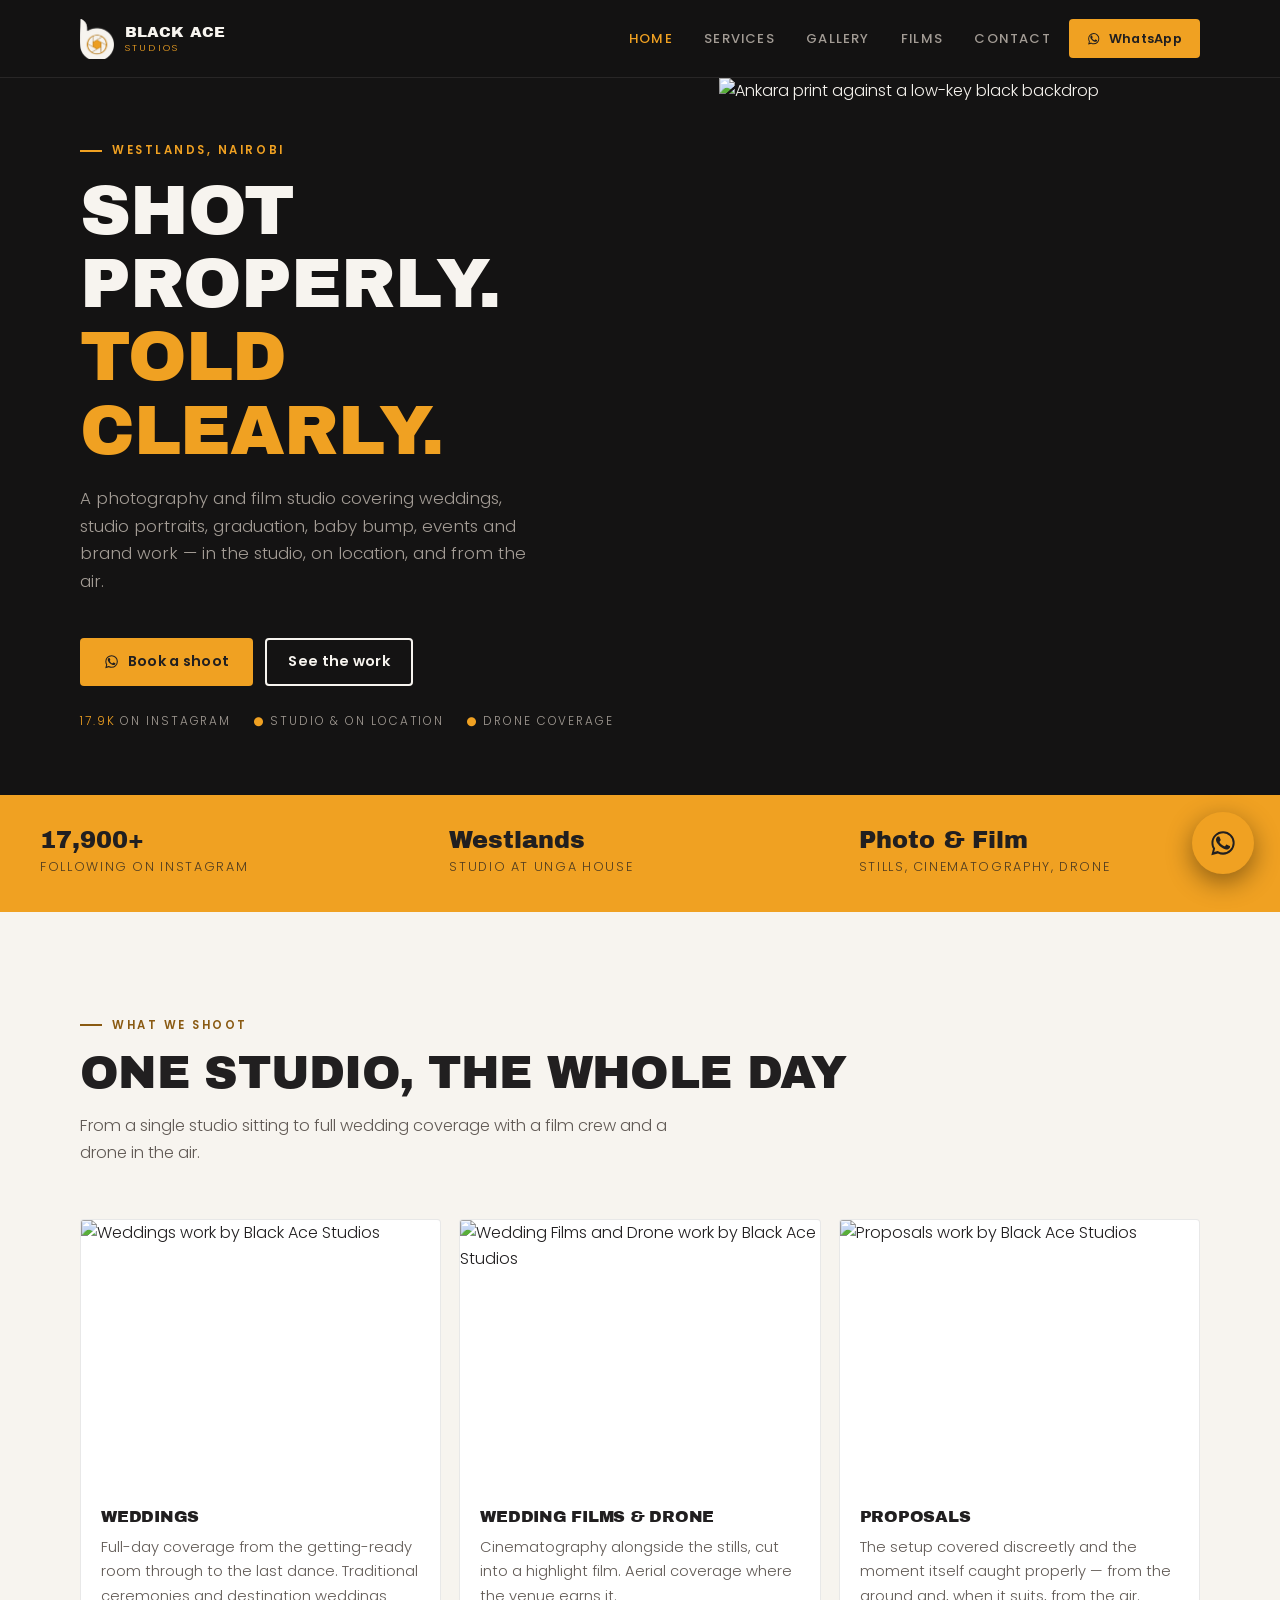
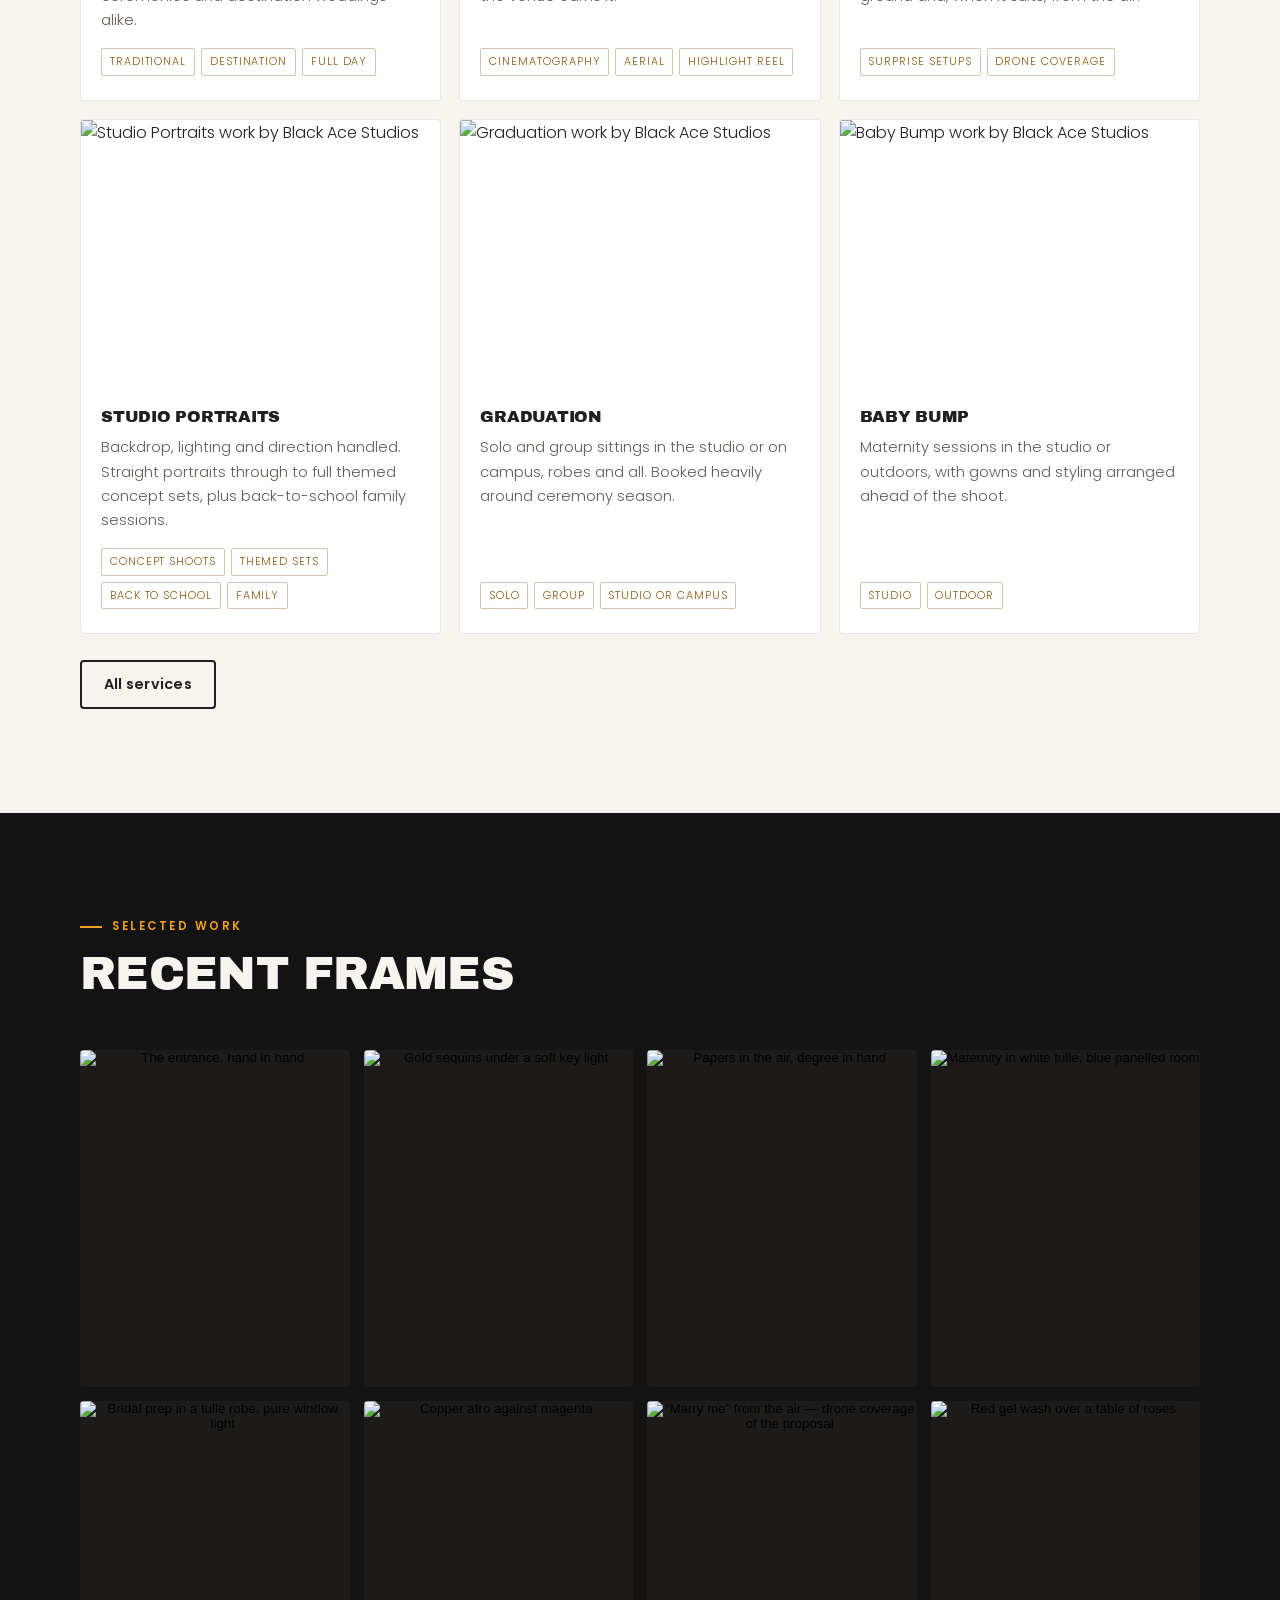
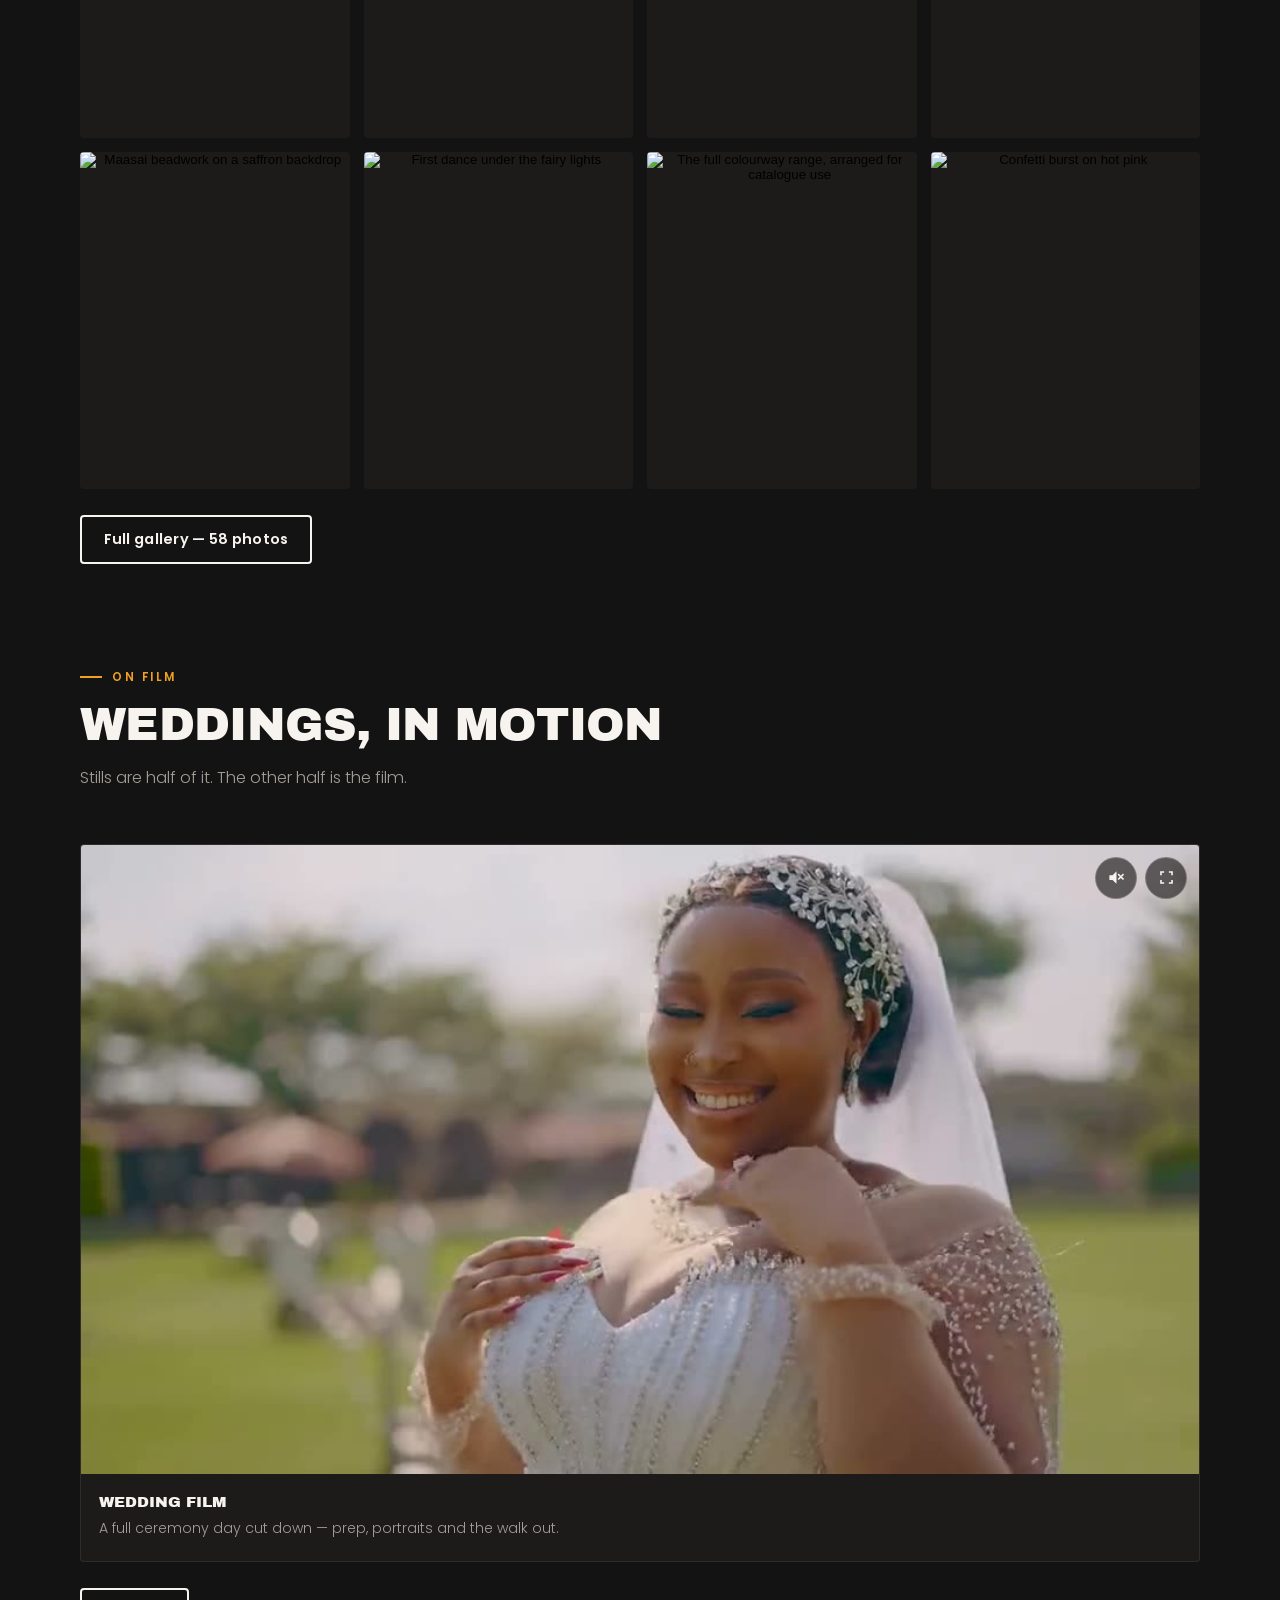
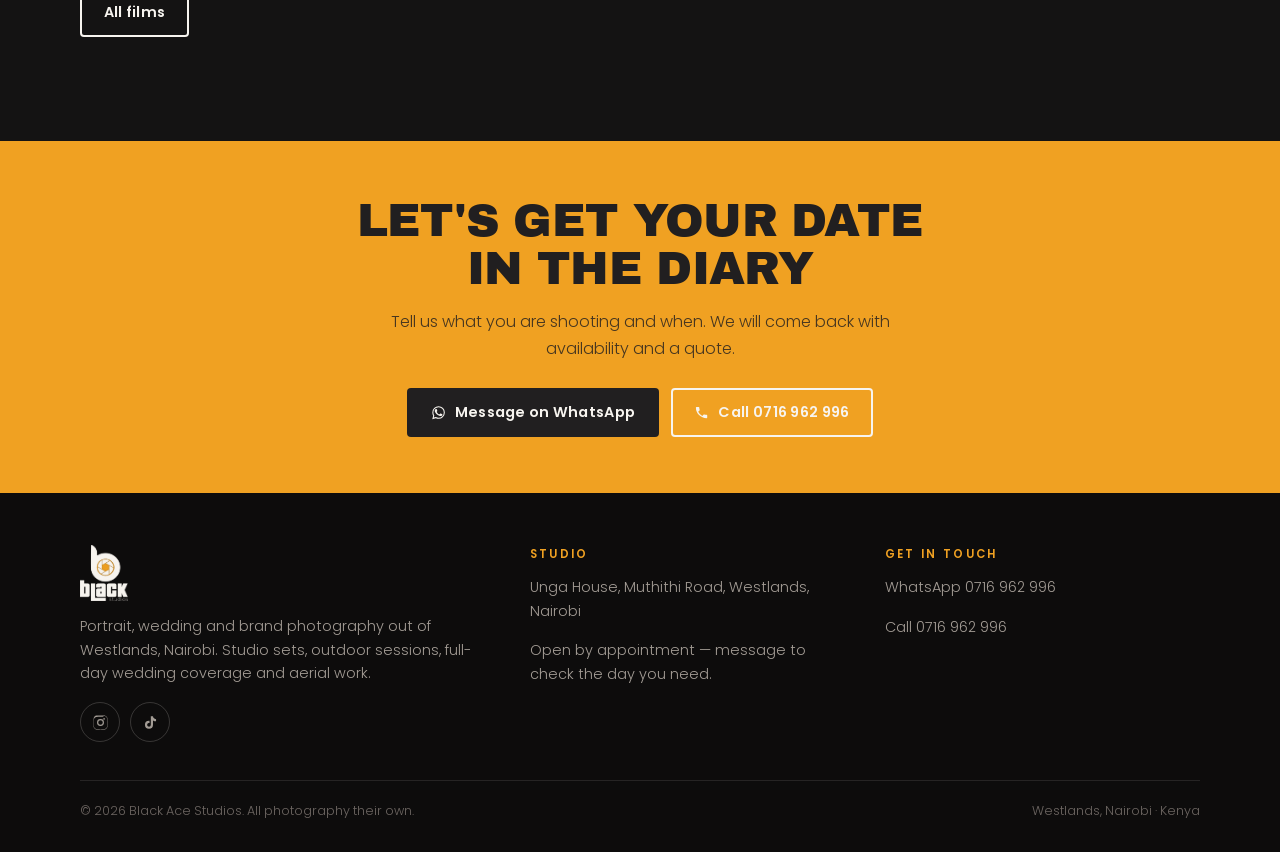
==== index.html @ 3f2c55ea "Site: pages, styles, brand assets Co-Authored-By: Claude Opus 5 <noreply@anthropic.com>" ====
<!DOCTYPE html>
<html lang="en">
<head>
<meta charset="utf-8">
<meta name="viewport" content="width=device-width, initial-scale=1">
<title>Black Ace Studios | Portrait, Wedding &amp; Brand Photography in Nairobi</title>
<meta name="description" content="Westlands photography and film studio shooting weddings, studio portraits, graduation, baby bump, events and brand work across Nairobi and beyond.">
<link rel="canonical" href="https://REPLACE-WITH-PAGES-URL/index.html">

<meta property="og:type" content="website">
<meta property="og:site_name" content="Black Ace Studios">
<meta property="og:title" content="Black Ace Studios | Portrait, Wedding &amp; Brand Photography in Nairobi">
<meta property="og:description" content="Westlands photography and film studio shooting weddings, studio portraits, graduation, baby bump, events and brand work across Nairobi and beyond.">
<meta property="og:url" content="https://REPLACE-WITH-PAGES-URL/index.html">
<meta property="og:image" content="https://REPLACE-WITH-PAGES-URL/og-image.jpg">
<meta property="og:image:width" content="1200">
<meta property="og:image:height" content="630">
<meta name="twitter:card" content="summary_large_image">
<meta name="twitter:title" content="Black Ace Studios | Portrait, Wedding &amp; Brand Photography in Nairobi">
<meta name="twitter:description" content="Westlands photography and film studio shooting weddings, studio portraits, graduation, baby bump, events and brand work across Nairobi and beyond.">
<meta name="twitter:image" content="https://REPLACE-WITH-PAGES-URL/og-image.jpg">
<meta name="theme-color" content="#141313">

<link rel="icon" href="favicon.ico" sizes="any">
<link rel="apple-touch-icon" href="apple-touch-icon.png">

<link rel="preconnect" href="https://fonts.googleapis.com">
<link rel="preconnect" href="https://fonts.gstatic.com" crossorigin>
<link href="https://fonts.googleapis.com/css2?family=Archivo+Black&family=Poppins:wght@300;400;500;600&display=swap" rel="stylesheet">
<link rel="stylesheet" href="styles.css">
</head>
<body>

<div id="splash" aria-hidden="true"><img src="images/mark-paper.png" alt=""></div>
<header class="hdr">
  <div class="wrap hdr__in">
    <a class="brand" href="index.html" aria-label="Black Ace Studios, home">
      <img src="images/mark-paper.png" alt="">
      <span class="brand__txt"><b>Black Ace</b><span>Studios</span></span>
    </a>
    <nav class="nav" aria-label="Main">
      <a href="index.html" aria-current="page">Home</a><a href="services.html">Services</a><a href="gallery.html">Gallery</a><a href="films.html">Films</a><a href="contact.html">Contact</a>
      <a class="btn btn--amber" href="https://wa.me/254716962996?text=Hi%20Black%20Ace%20Studios%2C%20I%20saw%20your%20website%20and%20I%20would%20like%20to%20ask%20about%20a%20shoot." target="_blank" rel="noopener"><svg viewBox="0 0 24 24" aria-hidden="true"><path d="M17.47 14.38c-.3-.15-1.76-.87-2.03-.97-.27-.1-.47-.15-.67.15-.2.3-.77.96-.95 1.16-.17.2-.35.22-.65.08-.3-.15-1.26-.47-2.4-1.48-.89-.79-1.49-1.77-1.66-2.07-.17-.3-.02-.46.13-.61.13-.13.3-.35.45-.52.15-.17.2-.3.3-.5.1-.2.05-.37-.02-.52-.08-.15-.67-1.61-.92-2.21-.24-.58-.49-.5-.67-.51h-.57c-.2 0-.52.07-.79.37-.27.3-1.04 1.02-1.04 2.48s1.06 2.88 1.21 3.08c.15.2 2.1 3.2 5.08 4.49.71.3 1.26.49 1.69.63.71.22 1.36.19 1.87.12.57-.09 1.76-.72 2.01-1.41.25-.7.25-1.29.17-1.42-.07-.13-.27-.2-.57-.35zM12.04 2A9.95 9.95 0 0 0 2.1 11.95c0 1.76.46 3.48 1.34 4.99L2 22.5l5.7-1.49a9.9 9.9 0 0 0 4.34 1h.01a9.95 9.95 0 0 0 9.94-9.95A9.95 9.95 0 0 0 12.04 2zm0 18.23h-.01a8.26 8.26 0 0 1-4.2-1.15l-.3-.18-3.12.82.83-3.04-.2-.31a8.24 8.24 0 0 1-1.26-4.42 8.27 8.27 0 0 1 14.11-5.85 8.2 8.2 0 0 1 2.43 5.86 8.27 8.27 0 0 1-8.28 8.27z"/></svg>WhatsApp</a>
    </nav>
    <button class="burger" aria-label="Menu" aria-expanded="false" aria-controls="mobnav">
      <span></span><span></span><span></span>
    </button>
  </div>
</header>
<nav id="mobnav" aria-label="Mobile">
  <a href="index.html" aria-current="page">Home</a><a href="services.html">Services</a><a href="gallery.html">Gallery</a><a href="films.html">Films</a><a href="contact.html">Contact</a>
  <a class="btn btn--amber" href="https://wa.me/254716962996?text=Hi%20Black%20Ace%20Studios%2C%20I%20saw%20your%20website%20and%20I%20would%20like%20to%20ask%20about%20a%20shoot." target="_blank" rel="noopener"><svg viewBox="0 0 24 24" aria-hidden="true"><path d="M17.47 14.38c-.3-.15-1.76-.87-2.03-.97-.27-.1-.47-.15-.67.15-.2.3-.77.96-.95 1.16-.17.2-.35.22-.65.08-.3-.15-1.26-.47-2.4-1.48-.89-.79-1.49-1.77-1.66-2.07-.17-.3-.02-.46.13-.61.13-.13.3-.35.45-.52.15-.17.2-.3.3-.5.1-.2.05-.37-.02-.52-.08-.15-.67-1.61-.92-2.21-.24-.58-.49-.5-.67-.51h-.57c-.2 0-.52.07-.79.37-.27.3-1.04 1.02-1.04 2.48s1.06 2.88 1.21 3.08c.15.2 2.1 3.2 5.08 4.49.71.3 1.26.49 1.69.63.71.22 1.36.19 1.87.12.57-.09 1.76-.72 2.01-1.41.25-.7.25-1.29.17-1.42-.07-.13-.27-.2-.57-.35zM12.04 2A9.95 9.95 0 0 0 2.1 11.95c0 1.76.46 3.48 1.34 4.99L2 22.5l5.7-1.49a9.9 9.9 0 0 0 4.34 1h.01a9.95 9.95 0 0 0 9.94-9.95A9.95 9.95 0 0 0 12.04 2zm0 18.23h-.01a8.26 8.26 0 0 1-4.2-1.15l-.3-.18-3.12.82.83-3.04-.2-.31a8.24 8.24 0 0 1-1.26-4.42 8.27 8.27 0 0 1 14.11-5.85 8.2 8.2 0 0 1 2.43 5.86 8.27 8.27 0 0 1-8.28 8.27z"/></svg>Message on WhatsApp</a>
  <a class="btn btn--ghost" href="tel:+254716962996"><svg viewBox="0 0 24 24" aria-hidden="true"><path d="M6.6 10.8a15.1 15.1 0 0 0 6.6 6.6l2.2-2.2c.3-.3.7-.4 1-.2 1.1.4 2.3.6 3.6.6.6 0 1 .4 1 1V20c0 .6-.4 1-1 1A17 17 0 0 1 3 4c0-.6.4-1 1-1h3.4c.6 0 1 .4 1 1 0 1.2.2 2.4.6 3.6.1.3 0 .7-.2 1l-2.2 2.2z"/></svg>Call 0716 962 996</a>
</nav>
<main>

<section class="hero">
    <div class="hero__grid">
      <div class="hero__body">
        <p class="eyebrow">Westlands, Nairobi</p>
        <h1>Shot properly.<span>Told clearly.</span></h1>
        <p class="hero__sub">A photography and film studio covering weddings, studio portraits, graduation, baby bump, events and brand work &mdash; in the studio, on location, and from the air.</p>
        <div class="btn-row">
          <a class="btn btn--amber" href="https://wa.me/254716962996?text=Hi%20Black%20Ace%20Studios%2C%20I%20saw%20your%20website%20and%20I%20would%20like%20to%20ask%20about%20a%20shoot." target="_blank" rel="noopener"><svg viewBox="0 0 24 24" aria-hidden="true"><path d="M17.47 14.38c-.3-.15-1.76-.87-2.03-.97-.27-.1-.47-.15-.67.15-.2.3-.77.96-.95 1.16-.17.2-.35.22-.65.08-.3-.15-1.26-.47-2.4-1.48-.89-.79-1.49-1.77-1.66-2.07-.17-.3-.02-.46.13-.61.13-.13.3-.35.45-.52.15-.17.2-.3.3-.5.1-.2.05-.37-.02-.52-.08-.15-.67-1.61-.92-2.21-.24-.58-.49-.5-.67-.51h-.57c-.2 0-.52.07-.79.37-.27.3-1.04 1.02-1.04 2.48s1.06 2.88 1.21 3.08c.15.2 2.1 3.2 5.08 4.49.71.3 1.26.49 1.69.63.71.22 1.36.19 1.87.12.57-.09 1.76-.72 2.01-1.41.25-.7.25-1.29.17-1.42-.07-.13-.27-.2-.57-.35zM12.04 2A9.95 9.95 0 0 0 2.1 11.95c0 1.76.46 3.48 1.34 4.99L2 22.5l5.7-1.49a9.9 9.9 0 0 0 4.34 1h.01a9.95 9.95 0 0 0 9.94-9.95A9.95 9.95 0 0 0 12.04 2zm0 18.23h-.01a8.26 8.26 0 0 1-4.2-1.15l-.3-.18-3.12.82.83-3.04-.2-.31a8.24 8.24 0 0 1-1.26-4.42 8.27 8.27 0 0 1 14.11-5.85 8.2 8.2 0 0 1 2.43 5.86 8.27 8.27 0 0 1-8.28 8.27z"/></svg>Book a shoot</a>
          <a class="btn btn--ghost" href="gallery.html">See the work</a>
        </div>
        <div class="hero__meta">
          <span><i>17.9K</i> on Instagram</span>
          <span><i>&#9679;</i> Studio &amp; on location</span>
          <span><i>&#9679;</i> Drone coverage</span>
        </div>
      </div>
      <div class="hero__img">
        <img src="images/portrait-ankara-lowkey.jpg" alt="Ankara print against a low-key black backdrop" width="1281" height="1600" fetchpriority="high">
      </div>
    </div>
</section>

<section class="strip">
  <div class="wrap strip__in">
    <div><b>17,900+</b><span>Following on Instagram</span></div>
    <div><b>Westlands</b><span>Studio at Unga House</span></div>
    <div><b>Photo &amp; Film</b><span>Stills, cinematography, drone</span></div>
  </div>
</section>

<section class="section section--paper">
  <div class="wrap">
    <div class="section-head rv">
      <p class="eyebrow">What we shoot</p>
      <h2>One studio, the whole day</h2>
      <p class="lede" style="margin-top:16px">From a single studio sitting to full wedding coverage with a film crew and a drone in the air.</p>
    </div>
    <div class="grid--svc">
      <article class="svc rv">
  <img src="images/thumbs/wedding-aisle-entrance.jpg" alt="Weddings work by Black Ace Studios" loading="lazy" width="640" height="480">
  <div class="svc__b">
    <h3>Weddings</h3>
    <p>Full-day coverage from the getting-ready room through to the last dance. Traditional ceremonies and destination weddings alike.</p>
    <ul class="svc__tags"><li>Traditional</li><li>Destination</li><li>Full day</li></ul>
  </div>
</article><article class="svc rv">
  <img src="images/thumbs/wedding-first-dance.jpg" alt="Wedding Films and Drone work by Black Ace Studios" loading="lazy" width="640" height="480">
  <div class="svc__b">
    <h3>Wedding Films &amp; Drone</h3>
    <p>Cinematography alongside the stills, cut into a highlight film. Aerial coverage where the venue earns it.</p>
    <ul class="svc__tags"><li>Cinematography</li><li>Aerial</li><li>Highlight reel</li></ul>
  </div>
</article><article class="svc rv">
  <img src="images/thumbs/proposal-drone-marry-me.jpg" alt="Proposals work by Black Ace Studios" loading="lazy" width="640" height="480">
  <div class="svc__b">
    <h3>Proposals</h3>
    <p>The setup covered discreetly and the moment itself caught properly &mdash; from the ground and, when it suits, from the air.</p>
    <ul class="svc__tags"><li>Surprise setups</li><li>Drone coverage</li></ul>
  </div>
</article><article class="svc rv">
  <img src="images/thumbs/portrait-gold-sequin.jpg" alt="Studio Portraits work by Black Ace Studios" loading="lazy" width="640" height="480">
  <div class="svc__b">
    <h3>Studio Portraits</h3>
    <p>Backdrop, lighting and direction handled. Straight portraits through to full themed concept sets, plus back-to-school family sessions.</p>
    <ul class="svc__tags"><li>Concept shoots</li><li>Themed sets</li><li>Back to school</li><li>Family</li></ul>
  </div>
</article><article class="svc rv">
  <img src="images/thumbs/grad-papers-flying.jpg" alt="Graduation work by Black Ace Studios" loading="lazy" width="640" height="480">
  <div class="svc__b">
    <h3>Graduation</h3>
    <p>Solo and group sittings in the studio or on campus, robes and all. Booked heavily around ceremony season.</p>
    <ul class="svc__tags"><li>Solo</li><li>Group</li><li>Studio or campus</li></ul>
  </div>
</article><article class="svc rv">
  <img src="images/thumbs/maternity-tulle-interior.jpg" alt="Baby Bump work by Black Ace Studios" loading="lazy" width="640" height="480">
  <div class="svc__b">
    <h3>Baby Bump</h3>
    <p>Maternity sessions in the studio or outdoors, with gowns and styling arranged ahead of the shoot.</p>
    <ul class="svc__tags"><li>Studio</li><li>Outdoor</li></ul>
  </div>
</article>
    </div>
    <div class="btn-row rv"><a class="btn btn--ghost" href="services.html">All services</a></div>
  </div>
</section>

<section class="section">
  <div class="wrap">
    <div class="section-head rv">
      <p class="eyebrow">Selected work</p>
      <h2>Recent frames</h2>
    </div>
    <div class="gal rv">
      <button class="shot" data-full="images/wedding-aisle-entrance.jpg" data-caption="The entrance, hand in hand" data-group="Weddings" data-alt="The entrance, hand in hand"><img src="images/thumbs/wedding-aisle-entrance.jpg" alt="The entrance, hand in hand" loading="lazy" width="640" height="800"></button><button class="shot" data-full="images/portrait-gold-sequin.jpg" data-caption="Gold sequins under a soft key light" data-group="Portraits" data-alt="Gold sequins under a soft key light"><img src="images/thumbs/portrait-gold-sequin.jpg" alt="Gold sequins under a soft key light" loading="lazy" width="640" height="800"></button><button class="shot" data-full="images/grad-papers-flying.jpg" data-caption="Papers in the air, degree in hand" data-group="Graduation" data-alt="Papers in the air, degree in hand"><img src="images/thumbs/grad-papers-flying.jpg" alt="Papers in the air, degree in hand" loading="lazy" width="640" height="800"></button><button class="shot" data-full="images/maternity-tulle-interior.jpg" data-caption="Maternity in white tulle, blue panelled room" data-group="Baby Bump" data-alt="Maternity in white tulle, blue panelled room"><img src="images/thumbs/maternity-tulle-interior.jpg" alt="Maternity in white tulle, blue panelled room" loading="lazy" width="640" height="800"></button><button class="shot" data-full="images/wedding-bride-tulle-robe.jpg" data-caption="Bridal prep in a tulle robe, pure window light" data-group="Weddings" data-alt="Bridal prep in a tulle robe, pure window light"><img src="images/thumbs/wedding-bride-tulle-robe.jpg" alt="Bridal prep in a tulle robe, pure window light" loading="lazy" width="640" height="800"></button><button class="shot" data-full="images/beauty-copper-afro.jpg" data-caption="Copper afro against magenta" data-group="Beauty" data-alt="Copper afro against magenta"><img src="images/thumbs/beauty-copper-afro.jpg" alt="Copper afro against magenta" loading="lazy" width="640" height="800"></button><button class="shot" data-full="images/proposal-drone-marry-me.jpg" data-caption="“Marry me” from the air — drone coverage of the proposal" data-group="Couples & Proposals" data-alt="“Marry me” from the air — drone coverage of the proposal"><img src="images/thumbs/proposal-drone-marry-me.jpg" alt="“Marry me” from the air — drone coverage of the proposal" loading="lazy" width="640" height="800"></button><button class="shot" data-full="images/fashion-red-gel-roses.jpg" data-caption="Red gel wash over a table of roses" data-group="Fashion & Editorial" data-alt="Red gel wash over a table of roses"><img src="images/thumbs/fashion-red-gel-roses.jpg" alt="Red gel wash over a table of roses" loading="lazy" width="640" height="800"></button><button class="shot" data-full="images/portrait-maasai-beadwork.jpg" data-caption="Maasai beadwork on a saffron backdrop" data-group="Portraits" data-alt="Maasai beadwork on a saffron backdrop"><img src="images/thumbs/portrait-maasai-beadwork.jpg" alt="Maasai beadwork on a saffron backdrop" loading="lazy" width="640" height="800"></button><button class="shot" data-full="images/wedding-first-dance.jpg" data-caption="First dance under the fairy lights" data-group="Weddings" data-alt="First dance under the fairy lights"><img src="images/thumbs/wedding-first-dance.jpg" alt="First dance under the fairy lights" loading="lazy" width="640" height="800"></button><button class="shot" data-full="images/product-wallets-range.jpg" data-caption="The full colourway range, arranged for catalogue use" data-group="Product & Brand" data-alt="The full colourway range, arranged for catalogue use"><img src="images/thumbs/product-wallets-range.jpg" alt="The full colourway range, arranged for catalogue use" loading="lazy" width="640" height="800"></button><button class="shot" data-full="images/portrait-confetti-pink.jpg" data-caption="Confetti burst on hot pink" data-group="Portraits" data-alt="Confetti burst on hot pink"><img src="images/thumbs/portrait-confetti-pink.jpg" alt="Confetti burst on hot pink" loading="lazy" width="640" height="800"></button>
    </div>
    <div class="btn-row rv"><a class="btn btn--ghost" href="gallery.html">Full gallery &mdash; 58 photos</a></div>
  </div>
</section>

<section class="section" style="padding-top:0">
  <div class="wrap">
    <div class="section-head rv">
      <p class="eyebrow">On film</p>
      <h2>Weddings, in motion</h2>
      <p class="lede" style="margin-top:16px">Stills are half of it. The other half is the film.</p>
    </div>
    <div class="films">
      <figure class="film film--wide rv" style="margin:0">
        <video id="v-home" playsinline muted loop preload="none"
               poster="images/poster-wedding-film.jpg">
          <source src="videos/wedding-film.mp4" type="video/mp4">
        </video>
        <div class="film__ctl">
          <button class="vbtn vbtn--sound" data-for="v-home" aria-pressed="false" aria-label="Play this film with sound"></button>
          <button class="vbtn vbtn--full" data-for="v-home" aria-label="Open film full size"><svg viewBox="0 0 24 24" aria-hidden="true"><path d="M4 9V4h5v2H6v3H4zm11-5h5v5h-2V6h-3V4zM4 15h2v3h3v2H4v-5zm14 3v-3h2v5h-5v-2h3z"/></svg></button>
        </div>
        <figcaption class="film__cap">
          <b>Wedding film</b>
          <span>A full ceremony day cut down &mdash; prep, portraits and the walk out.</span>
        </figcaption>
      </figure>
    </div>
    <div class="btn-row rv"><a class="btn btn--ghost" href="films.html">All films</a></div>
  </div>
</section>
<section class="cta">
  <div class="wrap rv">
    <h2>Let's get your date in the diary</h2>
    <p>Tell us what you are shooting and when. We will come back with availability and a quote.</p>
    <div class="btn-row">
      <a class="btn btn--ink" href="https://wa.me/254716962996?text=Hi%20Black%20Ace%20Studios%2C%20I%20saw%20your%20website%20and%20I%20would%20like%20to%20ask%20about%20a%20shoot." target="_blank" rel="noopener"><svg viewBox="0 0 24 24" aria-hidden="true"><path d="M17.47 14.38c-.3-.15-1.76-.87-2.03-.97-.27-.1-.47-.15-.67.15-.2.3-.77.96-.95 1.16-.17.2-.35.22-.65.08-.3-.15-1.26-.47-2.4-1.48-.89-.79-1.49-1.77-1.66-2.07-.17-.3-.02-.46.13-.61.13-.13.3-.35.45-.52.15-.17.2-.3.3-.5.1-.2.05-.37-.02-.52-.08-.15-.67-1.61-.92-2.21-.24-.58-.49-.5-.67-.51h-.57c-.2 0-.52.07-.79.37-.27.3-1.04 1.02-1.04 2.48s1.06 2.88 1.21 3.08c.15.2 2.1 3.2 5.08 4.49.71.3 1.26.49 1.69.63.71.22 1.36.19 1.87.12.57-.09 1.76-.72 2.01-1.41.25-.7.25-1.29.17-1.42-.07-.13-.27-.2-.57-.35zM12.04 2A9.95 9.95 0 0 0 2.1 11.95c0 1.76.46 3.48 1.34 4.99L2 22.5l5.7-1.49a9.9 9.9 0 0 0 4.34 1h.01a9.95 9.95 0 0 0 9.94-9.95A9.95 9.95 0 0 0 12.04 2zm0 18.23h-.01a8.26 8.26 0 0 1-4.2-1.15l-.3-.18-3.12.82.83-3.04-.2-.31a8.24 8.24 0 0 1-1.26-4.42 8.27 8.27 0 0 1 14.11-5.85 8.2 8.2 0 0 1 2.43 5.86 8.27 8.27 0 0 1-8.28 8.27z"/></svg>Message on WhatsApp</a>
      <a class="btn btn--ghost" href="tel:+254716962996"><svg viewBox="0 0 24 24" aria-hidden="true"><path d="M6.6 10.8a15.1 15.1 0 0 0 6.6 6.6l2.2-2.2c.3-.3.7-.4 1-.2 1.1.4 2.3.6 3.6.6.6 0 1 .4 1 1V20c0 .6-.4 1-1 1A17 17 0 0 1 3 4c0-.6.4-1 1-1h3.4c.6 0 1 .4 1 1 0 1.2.2 2.4.6 3.6.1.3 0 .7-.2 1l-2.2 2.2z"/></svg>Call 0716 962 996</a>
    </div>
  </div>
</section>
<div id="lb" role="dialog" aria-modal="true" aria-label="Photo viewer">
  <span id="lbCount"></span>
  <button class="lb__btn" id="lbClose" aria-label="Close viewer">&times;</button>
  <button class="lb__btn" id="lbPrev" aria-label="Previous photo">&#8249;</button>
  <button class="lb__btn" id="lbNext" aria-label="Next photo">&#8250;</button>
  <div class="lb__stage"><img src="" alt=""></div>
  <div class="lb__cap"></div>
</div>
<div id="fv" role="dialog" aria-modal="true" aria-label="Film player">
  <button class="lb__btn" id="fvClose" aria-label="Close film">&times;</button>
  <video playsinline controls></video>
</div>
</main>

<footer class="ftr">
  <div class="wrap">
    <div class="ftr__grid">
      <div>
        <img class="mk" src="images/logo-paper.png" alt="Black Ace Studios">
        <p>Portrait, wedding and brand photography out of Westlands, Nairobi. Studio sets, outdoor sessions, full-day wedding coverage and aerial work.</p>
        <div class="socials">
          <a href="https://www.instagram.com/__blackacestudios__/" target="_blank" rel="noopener" aria-label="Instagram"><svg viewBox="0 0 24 24" aria-hidden="true"><path d="M12 2.2c3.2 0 3.6 0 4.9.07 1.2.05 1.8.25 2.2.42.6.22 1 .48 1.4.9.4.4.7.8.9 1.4.2.4.4 1 .4 2.2.1 1.3.1 1.7.1 4.9s0 3.6-.1 4.9c0 1.2-.2 1.8-.4 2.2-.2.6-.5 1-.9 1.4-.4.4-.8.7-1.4.9-.4.2-1 .4-2.2.4-1.3.1-1.7.1-4.9.1s-3.6 0-4.9-.1c-1.2 0-1.8-.2-2.2-.4-.6-.2-1-.5-1.4-.9-.4-.4-.7-.8-.9-1.4-.2-.4-.4-1-.4-2.2C2.2 15.6 2.2 15.2 2.2 12s0-3.6.1-4.9c0-1.2.2-1.8.4-2.2.2-.6.5-1 .9-1.4.4-.4.8-.7 1.4-.9.4-.2 1-.4 2.2-.4C8.4 2.2 8.8 2.2 12 2.2zm0 1.8c-3.1 0-3.5 0-4.7.07-1.1.05-1.7.24-2.1.4-.5.2-.9.44-1.3.84-.4.4-.64.8-.84 1.3-.16.4-.35 1-.4 2.1C2.6 8.5 2.6 8.9 2.6 12s0 3.5.06 4.7c.05 1.1.24 1.7.4 2.1.2.5.44.9.84 1.3.4.4.8.64 1.3.84.4.16 1 .35 2.1.4 1.2.06 1.6.06 4.7.06s3.5 0 4.7-.06c1.1-.05 1.7-.24 2.1-.4.5-.2.9-.44 1.3-.84.4-.4.64-.8.84-1.3.16-.4.35-1 .4-2.1.06-1.2.06-1.6.06-4.7s0-3.5-.06-4.7c-.05-1.1-.24-1.7-.4-2.1-.2-.5-.44-.9-.84-1.3-.4-.4-.8-.64-1.3-.84-.4-.16-1-.35-2.1-.4C15.5 4 15.1 4 12 4zm0 3.1a4.9 4.9 0 1 1 0 9.8 4.9 4.9 0 0 1 0-9.8zm0 8.1a3.2 3.2 0 1 0 0-6.4 3.2 3.2 0 0 0 0 6.4zm6.2-8.3a1.15 1.15 0 1 1-2.3 0 1.15 1.15 0 0 1 2.3 0z"/></svg></a>
          <a href="https://www.tiktok.com/@_blackacestudios_" target="_blank" rel="noopener" aria-label="TikTok"><svg viewBox="0 0 24 24" aria-hidden="true"><path d="M16.6 5.82A4.28 4.28 0 0 1 15.54 3h-3.09v12.4a2.59 2.59 0 0 1-2.59 2.5 2.59 2.59 0 1 1 .77-5.06V9.68a5.68 5.68 0 0 0-.77-.05A5.68 5.68 0 1 0 15.54 15.3V9.01a7.35 7.35 0 0 0 4.3 1.38V7.3a4.28 4.28 0 0 1-3.24-1.48z"/></svg></a>
        </div>
      </div>
      <div>
        <h4>Studio</h4>
        <p>Unga House, Muthithi Road, Westlands, Nairobi</p>
        <!-- Hours were never confirmed by the owner and no Google listing exists to
             cross-check against, so we say "by appointment" rather than invent times. -->
        <p>Open by appointment &mdash; message to check the day you need.</p>
      </div>
      <div>
        <h4>Get in touch</h4>
        <p><a href="https://wa.me/254716962996?text=Hi%20Black%20Ace%20Studios%2C%20I%20saw%20your%20website%20and%20I%20would%20like%20to%20ask%20about%20a%20shoot." target="_blank" rel="noopener">WhatsApp 0716 962 996</a></p>
        <p><a href="tel:+254716962996">Call 0716 962 996</a></p>
      </div>
    </div>
    <div class="ftr__base">
      <span>&copy; <span id="yr">2026</span> Black Ace Studios. All photography their own.</span>
      <span>Westlands, Nairobi &middot; Kenya</span>
    </div>
  </div>
</footer>

<a class="wa-float" href="https://wa.me/254716962996?text=Hi%20Black%20Ace%20Studios%2C%20I%20saw%20your%20website%20and%20I%20would%20like%20to%20ask%20about%20a%20shoot." target="_blank" rel="noopener" aria-label="Message Black Ace Studios on WhatsApp"><svg viewBox="0 0 24 24" aria-hidden="true"><path d="M17.47 14.38c-.3-.15-1.76-.87-2.03-.97-.27-.1-.47-.15-.67.15-.2.3-.77.96-.95 1.16-.17.2-.35.22-.65.08-.3-.15-1.26-.47-2.4-1.48-.89-.79-1.49-1.77-1.66-2.07-.17-.3-.02-.46.13-.61.13-.13.3-.35.45-.52.15-.17.2-.3.3-.5.1-.2.05-.37-.02-.52-.08-.15-.67-1.61-.92-2.21-.24-.58-.49-.5-.67-.51h-.57c-.2 0-.52.07-.79.37-.27.3-1.04 1.02-1.04 2.48s1.06 2.88 1.21 3.08c.15.2 2.1 3.2 5.08 4.49.71.3 1.26.49 1.69.63.71.22 1.36.19 1.87.12.57-.09 1.76-.72 2.01-1.41.25-.7.25-1.29.17-1.42-.07-.13-.27-.2-.57-.35zM12.04 2A9.95 9.95 0 0 0 2.1 11.95c0 1.76.46 3.48 1.34 4.99L2 22.5l5.7-1.49a9.9 9.9 0 0 0 4.34 1h.01a9.95 9.95 0 0 0 9.94-9.95A9.95 9.95 0 0 0 12.04 2zm0 18.23h-.01a8.26 8.26 0 0 1-4.2-1.15l-.3-.18-3.12.82.83-3.04-.2-.31a8.24 8.24 0 0 1-1.26-4.42 8.27 8.27 0 0 1 14.11-5.85 8.2 8.2 0 0 1 2.43 5.86 8.27 8.27 0 0 1-8.28 8.27z"/></svg></a>

<script src="site.js"></script>
</body>
</html>
---- styles.css ----
/* ==========================================================================
   Black Ace Studios
   Palette pulled straight off the logo file at pixel level:
     amber  #F0A122  - the aperture blades
     ink    #211F20  - the droplet + "black" wordmark (a warm near-black, not #000)
                       deepened to #141313 for large fields so amber stays the
                       brightest thing on the page
     paper  #F7F4EF  - warm off-white, the honest counterpart to a warm ink
   ========================================================================== */

:root{
  --ink:#141313;
  --ink-2:#1D1B1A;
  --logo-ink:#211F20;
  --paper:#F7F4EF;
  --amber:#F0A122;
  --amber-deep:#8A5A12;      /* amber sits at ~2.1:1 on paper - too low for text, so text uses this */
  --on-dark:#F7F4EF;
  --muted-dark:#A39C95;
  --muted-light:#615A55;
  --maxw:1200px;
  --hdr:64px;
  --ease:cubic-bezier(.22,.61,.36,1);
  --radius:4px;
}
@media (min-width:900px){ :root{ --hdr:78px; } }

*,*::before,*::after{ box-sizing:border-box; }
html{ scroll-behavior:smooth; -webkit-text-size-adjust:100%; }
@media (prefers-reduced-motion:reduce){ html{ scroll-behavior:auto; } }

body{
  margin:0; background:var(--ink); color:var(--on-dark);
  font-family:'Poppins',system-ui,-apple-system,'Segoe UI',sans-serif;
  font-size:16px; line-height:1.65; font-weight:300;
  overflow-x:hidden;
}
/* height:auto matters: the width/height attributes on every <img> are applied as
   presentational hints, and without this they win over aspect-ratio and blow the
   boxes up to the intrinsic pixel height */
img,video{ max-width:100%; height:auto; display:block; }
a{ color:inherit; }

h1,h2,h3{
  font-family:'Archivo Black','Arial Black',system-ui,sans-serif;
  font-weight:400; line-height:1.04; letter-spacing:-.015em; margin:0;
  text-transform:uppercase;
}
h1{ font-size:clamp(2.1rem,8.5vw,4.4rem); }
h2{ font-size:clamp(1.6rem,5.4vw,2.9rem); }
h3{ font-size:clamp(1.05rem,3vw,1.3rem); }
p{ margin:0 0 1rem; }

.wrap{ width:100%; max-width:var(--maxw); margin-inline:auto; padding-inline:20px; }
@media (min-width:900px){ .wrap{ padding-inline:40px; } }

.section{ padding:64px 0; }
@media (min-width:900px){ .section{ padding:104px 0; } }
.section--paper{ background:var(--paper); color:var(--logo-ink); }
.section--paper .eyebrow{ color:var(--amber-deep); }
.section--paper .lede{ color:var(--muted-light); }

.eyebrow{
  font-family:'Poppins',sans-serif; font-size:.72rem; font-weight:600;
  letter-spacing:.22em; text-transform:uppercase; color:var(--amber);
  margin:0 0 14px; display:flex; align-items:center; gap:10px;
}
.eyebrow::before{ content:""; width:22px; height:2px; background:currentColor; flex:none; }
.lede{ color:var(--muted-dark); max-width:60ch; font-size:1.02rem; }
.section-head{ margin-bottom:36px; }
@media (min-width:900px){ .section-head{ margin-bottom:52px; } }
/* inner-page title block: stop it stacking its own bottom padding on top of
   the next section's top padding and leaving a dead band */
.pagehead{ padding-bottom:0; }
.pagehead .section-head{ margin-bottom:0; }
.pagehead + .section{ padding-top:34px; }
@media (min-width:900px){ .pagehead + .section{ padding-top:52px; } }

/* ---------- buttons: padding scales with the label, never cramped ---------- */
.btn{
  display:inline-flex; align-items:center; justify-content:center; gap:9px;
  font-family:'Poppins',sans-serif; font-size:.9rem; font-weight:600;
  letter-spacing:.02em; line-height:1.2; text-decoration:none;
  padding:.95em 1.5em; border-radius:var(--radius); border:2px solid transparent;
  cursor:pointer; white-space:nowrap;
  transition:background .25s var(--ease),color .25s var(--ease),
             border-color .25s var(--ease),transform .25s var(--ease);
}
.btn:hover{ transform:translateY(-2px); }
.btn:focus-visible{ outline:3px solid var(--amber); outline-offset:3px; }
.btn--amber{ background:var(--amber); color:var(--logo-ink); }
.btn--amber:hover{ background:#FFB43C; }
.btn--ghost{ border-color:currentColor; color:var(--on-dark); }
.btn--ghost:hover{ background:var(--on-dark); color:var(--ink); }
.section--paper .btn--ghost{ color:var(--logo-ink); }
.section--paper .btn--ghost:hover{ background:var(--logo-ink); color:var(--paper); }
.btn--ink{ background:var(--logo-ink); color:var(--paper); }
.btn--ink:hover{ background:#000; }
.btn svg{ width:1.05em; height:1.05em; flex:none; fill:currentColor; }
.btn-row{ display:flex; flex-wrap:wrap; gap:12px; margin-top:26px; }

/* ---------- splash ---------- */
#splash{
  position:fixed; inset:0; z-index:9999; background:var(--ink);
  display:grid; place-items:center;
  transition:opacity .55s var(--ease),visibility .55s var(--ease);
}
#splash.done{ opacity:0; visibility:hidden; }
#splash img{ width:104px; animation:apertureIn 1.05s var(--ease) both; }
@keyframes apertureIn{
  0%{ opacity:0; transform:scale(.72) rotate(-32deg); }
  100%{ opacity:1; transform:none; }
}
@media (prefers-reduced-motion:reduce){ #splash img{ animation:none; } }

/* ---------- header ---------- */
.hdr{
  position:fixed; top:0; left:0; right:0; z-index:900; height:var(--hdr);
  background:rgba(20,19,19,.96);   /* deliberately no backdrop-filter: breaks fixed nav panels in Chromium */
  border-bottom:1px solid rgba(247,244,239,.09);
  transition:transform .35s var(--ease);
}
.hdr.hide{ transform:translateY(-100%); }
.hdr__in{ height:100%; display:flex; align-items:center; justify-content:space-between; gap:16px; }
.brand{ display:flex; align-items:center; gap:11px; text-decoration:none; flex:none; }
.brand img{ height:34px; width:auto; }
@media (min-width:900px){ .brand img{ height:40px; } }
.brand__txt{ display:flex; flex-direction:column; line-height:1; }
.brand__txt b{
  font-family:'Archivo Black',sans-serif; font-weight:400; font-size:.94rem;
  letter-spacing:.01em; text-transform:uppercase; color:var(--paper);
}
.brand__txt span{
  font-size:.58rem; letter-spacing:.24em; text-transform:uppercase;
  color:var(--amber); margin-top:3px;
}

.nav{ display:none; }
@media (min-width:900px){
  .nav{ display:flex; align-items:center; gap:4px; }
  /* :not(.btn) so these link styles never bleed into the WhatsApp button */
  .nav a:not(.btn){
    text-decoration:none; font-size:.82rem; font-weight:500; letter-spacing:.09em;
    text-transform:uppercase; color:var(--muted-dark);
    padding:.7em 1.05em; border-radius:var(--radius); white-space:nowrap;
    transition:color .22s var(--ease),background .22s var(--ease);
  }
  .nav a:not(.btn):hover{ color:var(--paper); background:rgba(247,244,239,.07); }
  .nav a:not(.btn)[aria-current="page"]{ color:var(--amber); }
  .hdr .btn{ font-size:.8rem; padding:.75em 1.25em; }
}
.burger{
  display:inline-flex; flex-direction:column; justify-content:center; gap:5px;
  width:44px; height:44px; padding:0 10px; background:none; border:0; cursor:pointer;
}
.burger span{ height:2px; background:var(--paper); border-radius:2px; transition:transform .3s var(--ease),opacity .2s; }
.burger[aria-expanded="true"] span:nth-child(1){ transform:translateY(7px) rotate(45deg); }
.burger[aria-expanded="true"] span:nth-child(2){ opacity:0; }
.burger[aria-expanded="true"] span:nth-child(3){ transform:translateY(-7px) rotate(-45deg); }
@media (min-width:900px){ .burger{ display:none; } }

#mobnav{
  position:fixed; inset:var(--hdr) 0 0; z-index:880; background:var(--ink);
  display:flex; flex-direction:column; padding:24px 20px 40px; gap:2px;
  transform:translateX(100%); transition:transform .38s var(--ease); overflow-y:auto;
}
#mobnav.open{ transform:none; }
/* :not(.btn) so the panel's big link styling never lands on the CTA buttons */
#mobnav a:not(.btn){
  text-decoration:none; font-family:'Archivo Black',sans-serif; font-size:1.5rem;
  text-transform:uppercase; color:var(--paper); padding:14px 4px;
  border-bottom:1px solid rgba(247,244,239,.09);
}
#mobnav a:not(.btn)[aria-current="page"]{ color:var(--amber); }
#mobnav .btn{ margin-top:14px; width:100%; }
#mobnav .btn:first-of-type{ margin-top:26px; }
@media (min-width:900px){ #mobnav{ display:none; } }

main{ padding-top:var(--hdr); }

/* ---------- hero ---------- */
.hero{ background:var(--ink); }
.hero__img{ position:relative; overflow:hidden; }
.hero__img img{
  width:100%; aspect-ratio:4/5; object-fit:cover; object-position:50% 18%;
  animation:heroWipe 1.25s var(--ease) .15s both;
}
@keyframes heroWipe{
  from{ clip-path:inset(0 0 100% 0); transform:scale(1.06); }
  to{ clip-path:inset(0 0 0 0); transform:none; }
}
/* mobile: photograph first - it is a photography studio, lead with the picture */
.hero__grid{ display:grid; grid-template-columns:1fr; }
.hero__img{ order:1; }
.hero__body{ order:2; padding:34px 20px 56px; }
.hero h1 span{ color:var(--amber); display:block; }
.hero__sub{ color:var(--muted-dark); font-size:1.05rem; max-width:46ch; margin-top:18px; }
.hero__meta{
  display:flex; flex-wrap:wrap; gap:8px 22px; margin-top:26px;
  font-size:.74rem; letter-spacing:.16em; text-transform:uppercase; color:var(--muted-dark);
}
.hero__meta i{ font-style:normal; color:var(--amber); }
@media (min-width:900px){
  /* text left, photo bleeding off the right edge; text still lines up with the site grid */
  .hero__grid{ grid-template-columns:1fr .78fr; align-items:stretch; }
  .hero__body{
    order:1; display:flex; flex-direction:column; justify-content:center;
    padding:clamp(40px,7vh,90px) 60px clamp(40px,7vh,90px)
            max(40px, calc((100vw - var(--maxw)) / 2 + 40px));
  }
  .hero__img{ order:2; height:100%; }
  .hero__img img{ aspect-ratio:auto; height:100%; min-height:580px; object-position:50% 22%; }
}
.hero__body>*{ animation:riseIn .8s var(--ease) both; }
.hero__body>*:nth-child(1){ animation-delay:.30s; }
.hero__body>*:nth-child(2){ animation-delay:.40s; }
.hero__body>*:nth-child(3){ animation-delay:.50s; }
.hero__body>*:nth-child(4){ animation-delay:.60s; }
.hero__body>*:nth-child(5){ animation-delay:.70s; }
@keyframes riseIn{ from{ opacity:0; transform:translateY(22px); } to{ opacity:1; transform:none; } }
@media (prefers-reduced-motion:reduce){ .hero__img img,.hero__body>*{ animation:none; } }

/* ---------- trust strip ---------- */
.strip{ background:var(--amber); color:var(--logo-ink); }
.strip__in{ display:grid; gap:20px; padding:32px 0; }
@media (min-width:760px){ .strip__in{ grid-template-columns:repeat(3,1fr); gap:28px; } }
.strip b{ font-family:'Archivo Black',sans-serif; font-weight:400; font-size:1.5rem; display:block; line-height:1.1; }
.strip span{ font-size:.79rem; letter-spacing:.13em; text-transform:uppercase; opacity:.78; }

/* ---------- service cards ---------- */
.grid--svc{ display:grid; grid-template-columns:1fr; gap:18px; }
@media (min-width:640px){ .grid--svc{ grid-template-columns:repeat(2,1fr); } }
@media (min-width:1000px){ .grid--svc{ grid-template-columns:repeat(3,1fr); } }

.svc{
  background:var(--ink-2); border:1px solid rgba(247,244,239,.08);
  border-radius:var(--radius); overflow:hidden; display:flex; flex-direction:column;
  transition:border-color .3s var(--ease),transform .3s var(--ease);
}
.section--paper .svc{ background:#fff; border-color:rgba(33,31,32,.1); }
.svc:hover{ border-color:var(--amber); transform:translateY(-4px); }
.svc img{ width:100%; aspect-ratio:4/3; object-fit:cover; }
.svc__b{ padding:20px 20px 24px; flex:1; display:flex; flex-direction:column; }
.svc__b p{ font-size:.92rem; color:var(--muted-dark); margin:9px 0 0; }
.section--paper .svc__b p{ color:var(--muted-light); }
.svc h3{ font-size:1.02rem; }
/* margin-top:auto keeps the tag row on the card's baseline whatever the copy length */
.svc__tags{
  list-style:none; margin:auto 0 0; padding:16px 0 0; display:flex; flex-wrap:wrap; gap:6px;
}
.svc__tags li{
  font-size:.68rem; letter-spacing:.09em; text-transform:uppercase;
  border:1px solid rgba(240,161,34,.42); color:var(--amber);
  padding:.35em .7em; border-radius:2px;
}
.section--paper .svc__tags li{ color:var(--amber-deep); border-color:rgba(138,90,18,.35); }

/* ---------- photo grid + lightbox ---------- */
.gal{ display:grid; grid-template-columns:repeat(2,1fr); gap:10px; }
@media (min-width:700px){ .gal{ grid-template-columns:repeat(3,1fr); gap:14px; } }
@media (min-width:1050px){ .gal{ grid-template-columns:repeat(4,1fr); } }
.shot{
  position:relative; padding:0; border:0; background:var(--ink-2); cursor:zoom-in;
  overflow:hidden; border-radius:var(--radius); display:block; width:100%;
}
.shot img{
  width:100%; aspect-ratio:4/5; object-fit:cover;
  transition:transform .6s var(--ease),filter .4s var(--ease);
}
.shot:hover img{ transform:scale(1.045); filter:brightness(1.06); }
.shot:focus-visible{ outline:3px solid var(--amber); outline-offset:3px; }
.shot::after{
  content:""; position:absolute; inset:0; pointer-events:none;
  background:linear-gradient(to top,rgba(20,19,19,.4),transparent 42%);
  opacity:0; transition:opacity .35s var(--ease);
}
.shot:hover::after{ opacity:1; }
.gal-group{ margin-bottom:52px; }
.gal-group:last-child{ margin-bottom:0; }
.gal-group h2{ font-size:clamp(1.2rem,3.6vw,1.7rem); margin-bottom:6px; }
.gal-group .count{
  font-size:.72rem; letter-spacing:.18em; text-transform:uppercase;
  color:var(--amber); margin-bottom:20px; display:block;
}

#lb{ position:fixed; inset:0; z-index:1000; background:rgba(10,9,9,.985); display:none; flex-direction:column; }
/* keep the floating WhatsApp button from ghosting through an open overlay */
#lb.open ~ .wa-float,
#fv.open ~ .wa-float{ display:none; }
#lb.open{ display:flex; }
#lb .lb__stage{ flex:1; display:grid; place-items:center; padding:58px 12px 8px; min-height:0; }
/* an explicit viewport-based cap: a % max-height against a flex-sized parent
   is not reliably definite, and the caption ends up under the photo */
#lb .lb__stage img{
  max-width:100%; max-height:calc(100vh - 190px); max-height:calc(100dvh - 190px);
  object-fit:contain; border-radius:var(--radius);
}
#lb .lb__cap{ padding:14px 20px 26px; text-align:center; font-size:.94rem; max-width:62ch; margin-inline:auto; }
#lb .lb__cap b{
  display:block; font-size:.7rem; letter-spacing:.2em; text-transform:uppercase;
  color:var(--amber); font-weight:600; margin-bottom:7px;
}
.lb__btn{
  position:absolute; background:rgba(247,244,239,.1); border:1px solid rgba(247,244,239,.22);
  color:var(--paper); width:46px; height:46px; border-radius:50%; cursor:pointer;
  display:grid; place-items:center; font-size:1.3rem; line-height:1; padding:0;
  transition:background .25s var(--ease),color .25s var(--ease),border-color .25s var(--ease);
}
.lb__btn:hover{ background:var(--amber); color:var(--logo-ink); border-color:var(--amber); }
.lb__btn:focus-visible{ outline:3px solid var(--amber); outline-offset:2px; }
#lbClose{ top:12px; right:12px; }
#lbPrev{ left:10px; top:50%; transform:translateY(-50%); }
#lbNext{ right:10px; top:50%; transform:translateY(-50%); }
@media (min-width:900px){ #lbPrev{ left:26px; } #lbNext{ right:26px; } }
#lbCount{ position:absolute; top:20px; left:0; right:0; text-align:center; font-size:.76rem; letter-spacing:.2em; color:var(--muted-dark); }

/* ---------- films ---------- */
.films{ display:grid; gap:22px; grid-template-columns:1fr; }
@media (min-width:800px){ .films{ grid-template-columns:repeat(2,1fr); } }
.film{
  position:relative; background:var(--ink-2); border-radius:var(--radius);
  overflow:hidden; border:1px solid rgba(247,244,239,.08);
}
/* the landscape film keeps its own shape - full width, never squeezed into a portrait slot */
.film--wide{ grid-column:1 / -1; }
.film--wide video{ aspect-ratio:16/9; object-fit:cover; }
.film video{ width:100%; display:block; background:#000; cursor:zoom-in; }
.film__ctl{ position:absolute; top:12px; right:12px; display:flex; gap:8px; }
.vbtn{
  width:42px; height:42px; border-radius:50%; border:1px solid rgba(247,244,239,.25);
  background:rgba(20,19,19,.62); color:var(--paper); cursor:pointer;
  display:grid; place-items:center; padding:0;
  transition:background .25s var(--ease),color .25s var(--ease),border-color .25s var(--ease);
}
.vbtn:hover,.vbtn.on{ background:var(--amber); color:var(--logo-ink); border-color:var(--amber); }
.vbtn:focus-visible{ outline:3px solid var(--amber); outline-offset:2px; }
.vbtn svg{ width:19px; height:19px; fill:currentColor; }
.film__cap{ padding:16px 18px 20px; }
.film__cap b{ display:block; font-family:'Archivo Black',sans-serif; font-weight:400; text-transform:uppercase; font-size:.96rem; }
.film__cap span{ font-size:.88rem; color:var(--muted-dark); }

/* fullscreen film player */
#fv{ position:fixed; inset:0; z-index:1000; background:rgba(10,9,9,.98); display:none; place-items:center; padding:20px; }
#fv.open{ display:grid; }
#fv video{ max-width:100%; max-height:88vh; border-radius:var(--radius); }
#fvClose{ position:absolute; top:14px; right:14px; }

/* ---------- contact ---------- */
.cx{ display:grid; gap:34px; }
@media (min-width:900px){ .cx{ grid-template-columns:.9fr 1.1fr; gap:56px; } }
.cx dl{ margin:0; }
.cx dt{ font-size:.72rem; letter-spacing:.2em; text-transform:uppercase; color:var(--amber); margin-top:26px; font-weight:600; }
.cx dd{ margin:6px 0 0; font-size:1.03rem; }
.cx dd a{ color:inherit; text-decoration:none; border-bottom:1px solid rgba(240,161,34,.5); }
.cx dd a:hover{ color:var(--amber); }
.map{ border:1px solid rgba(247,244,239,.14); border-radius:var(--radius); overflow:hidden; background:var(--ink-2); }
.map iframe{ width:100%; height:100%; min-height:380px; border:0; display:block; filter:grayscale(.25); }

/* ---------- CTA band ---------- */
.cta{ background:var(--amber); color:var(--logo-ink); text-align:center; }
.cta .wrap{ padding-block:56px; }
.cta h2{ max-width:20ch; margin-inline:auto; }
.cta p{ margin:16px auto 0; max-width:52ch; opacity:.82; }
.cta .btn-row{ justify-content:center; }

/* ---------- footer (no page-to-page nav here - that is the header's job) ---------- */
.ftr{ background:#0D0C0C; color:var(--muted-dark); padding:52px 0 30px; font-size:.9rem; }
.ftr__grid{ display:grid; gap:32px; }
@media (min-width:760px){ .ftr__grid{ grid-template-columns:1.3fr 1fr 1fr; gap:40px; } }
.ftr img.mk{ height:56px; width:auto; margin-bottom:14px; }
.ftr h4{
  font-size:.72rem; letter-spacing:.2em; text-transform:uppercase;
  color:var(--amber); margin:0 0 12px; font-weight:600;
}
.ftr a{ color:var(--muted-dark); text-decoration:none; }
.ftr a:hover{ color:var(--paper); }
.socials{ display:flex; gap:10px; margin-top:14px; }
.socials a{
  width:40px; height:40px; border-radius:50%; border:1px solid rgba(247,244,239,.18);
  display:grid; place-items:center;
  transition:background .25s var(--ease),border-color .25s var(--ease),color .25s var(--ease);
}
.socials a:hover{ background:var(--amber); border-color:var(--amber); color:var(--logo-ink); }
.socials svg{ width:17px; height:17px; fill:currentColor; }
.ftr__base{
  margin-top:38px; padding-top:20px; border-top:1px solid rgba(247,244,239,.1);
  display:flex; flex-wrap:wrap; gap:8px 18px; justify-content:space-between;
  font-size:.79rem; color:#6E6763;
}

/* ---------- floating WhatsApp (brand amber, never WhatsApp green) ---------- */
.wa-float{
  position:fixed; right:16px; bottom:16px; z-index:800;
  width:56px; height:56px; border-radius:50%; background:var(--amber); color:var(--logo-ink);
  display:grid; place-items:center; text-decoration:none;
  box-shadow:0 8px 26px rgba(0,0,0,.42);
  transition:transform .28s var(--ease),box-shadow .28s var(--ease);
}
.wa-float:hover{ transform:scale(1.08); box-shadow:0 12px 32px rgba(240,161,34,.42); }
.wa-float:focus-visible{ outline:3px solid var(--paper); outline-offset:3px; }
.wa-float svg{ width:28px; height:28px; fill:currentColor; }
@media (min-width:900px){ .wa-float{ right:26px; bottom:26px; width:62px; height:62px; } }

/* ---------- scroll reveal ---------- */
.rv{ opacity:0; transform:translateY(26px); transition:opacity .7s var(--ease),transform .7s var(--ease); }
.rv.in{ opacity:1; transform:none; }
@media (prefers-reduced-motion:reduce){ .rv{ opacity:1; transform:none; transition:none; } }

.sr-only{
  position:absolute; width:1px; height:1px; padding:0; margin:-1px;
  overflow:hidden; clip:rect(0 0 0 0); white-space:nowrap; border:0;
}
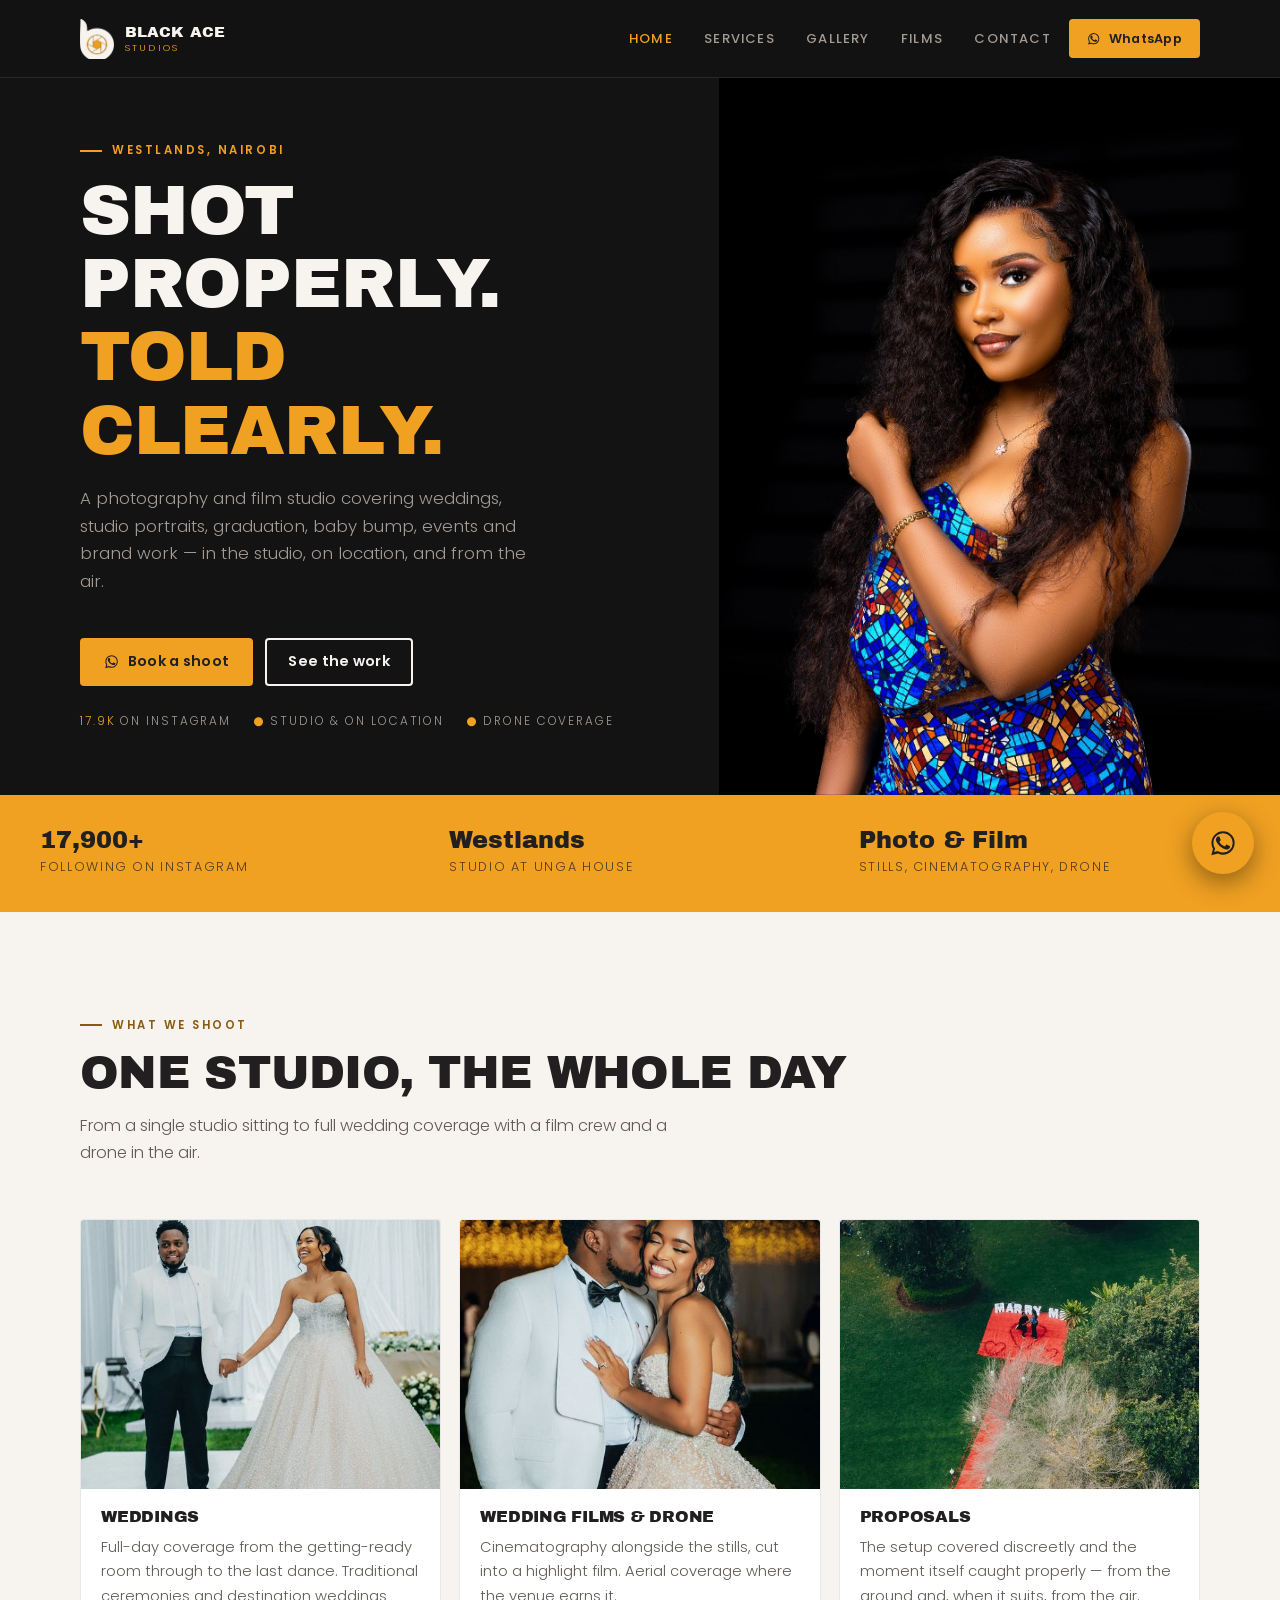
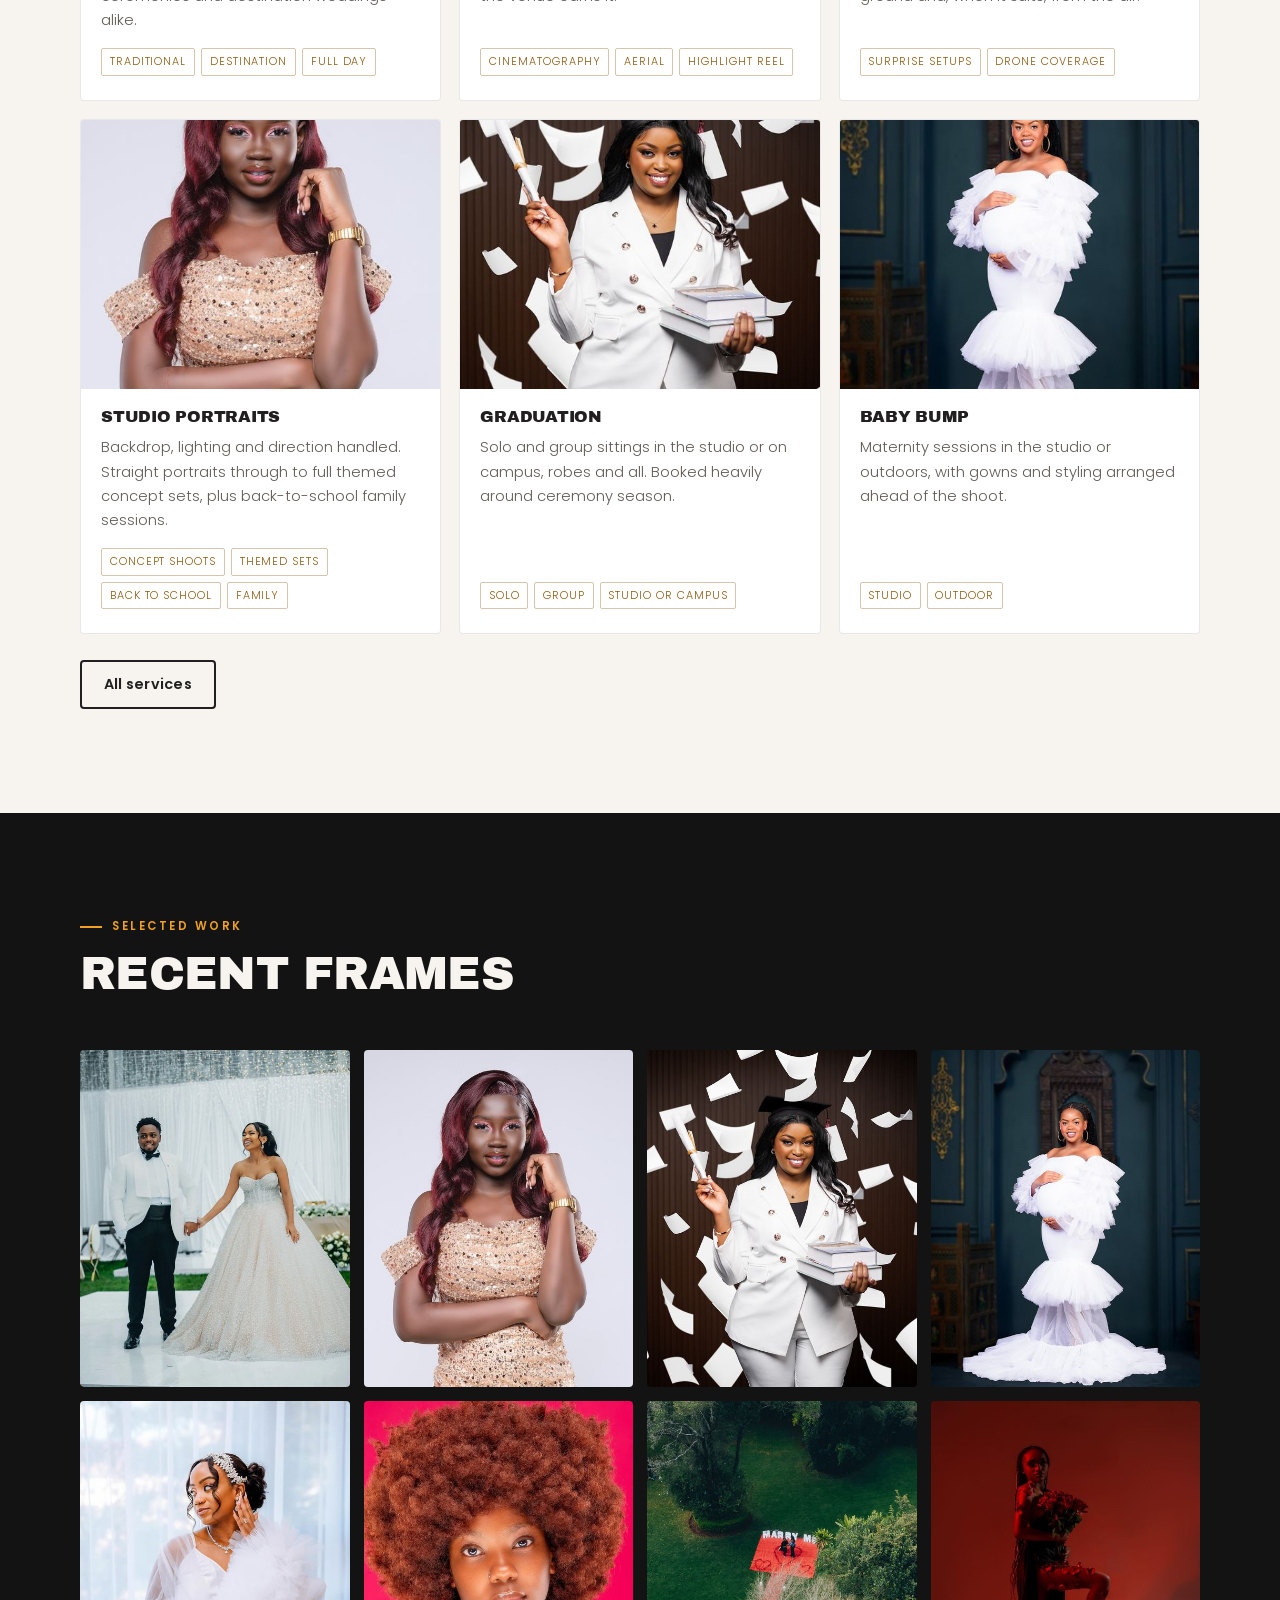
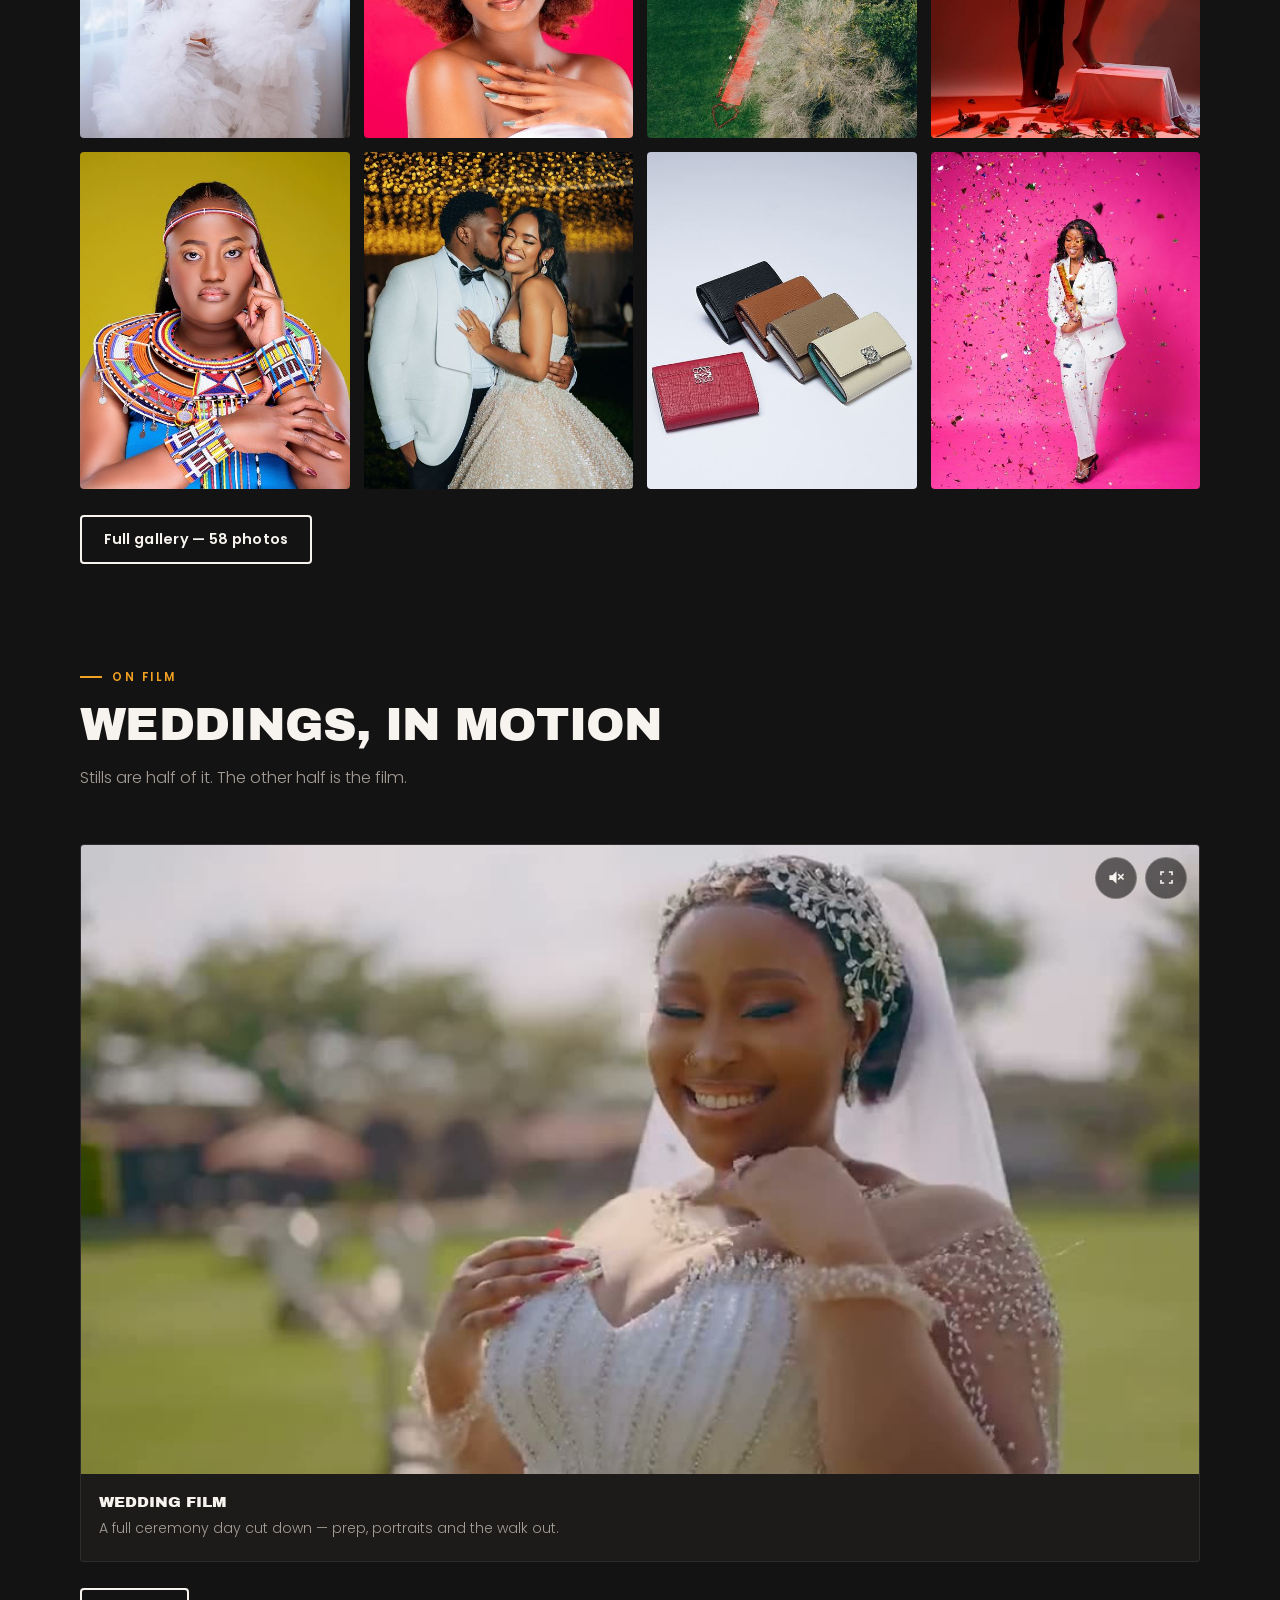
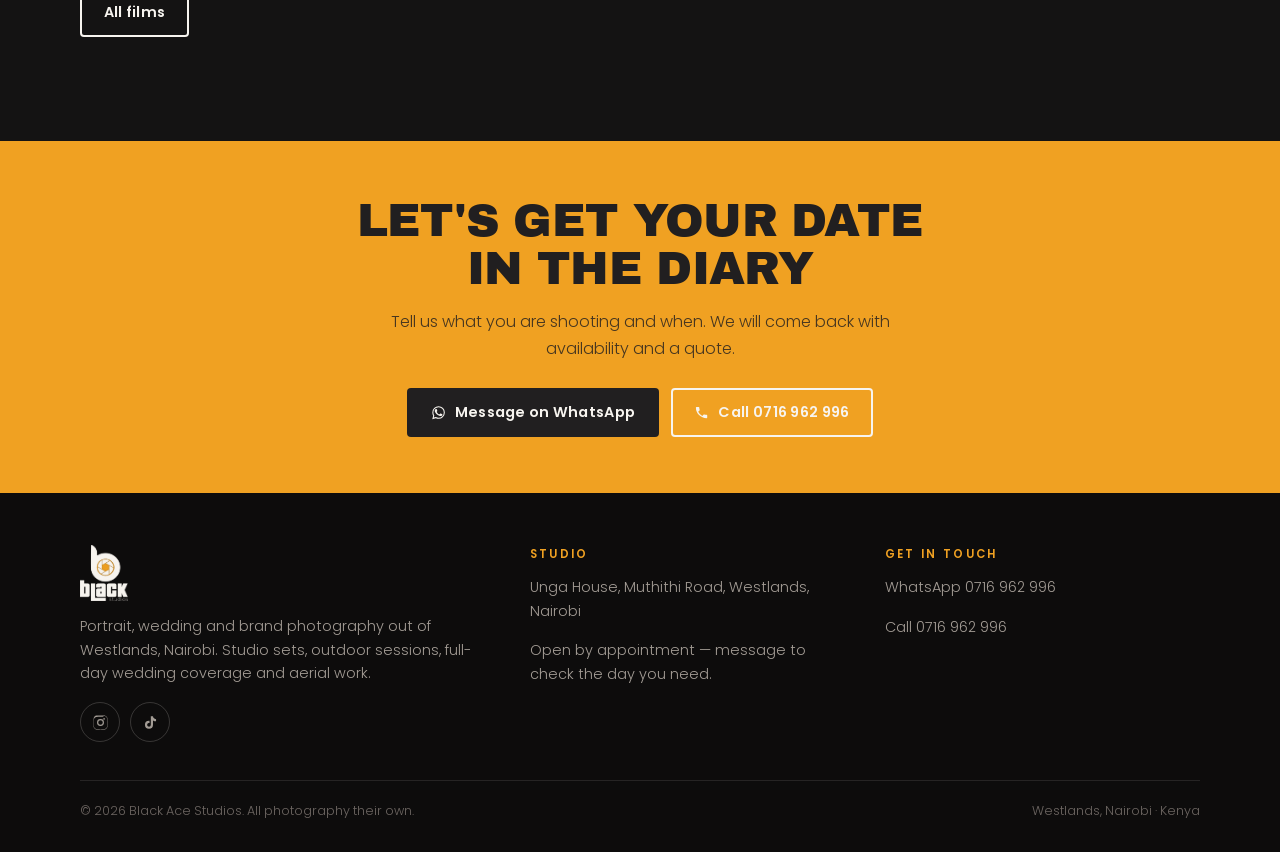
==== commit ba7ac6bc: "Point og:image, og:url, twitter:image and canonical at the live Pages URL Co-Authored-By: Claude Opu" ====
--- a/index.html
+++ b/index.html
@@ -5,20 +5,20 @@
 <meta name="viewport" content="width=device-width, initial-scale=1">
 <title>Black Ace Studios | Portrait, Wedding &amp; Brand Photography in Nairobi</title>
 <meta name="description" content="Westlands photography and film studio shooting weddings, studio portraits, graduation, baby bump, events and brand work across Nairobi and beyond.">
-<link rel="canonical" href="https://REPLACE-WITH-PAGES-URL/index.html">
+<link rel="canonical" href="https://ignatius-kimeu.github.io/storyfront-black-ace-studios/index.html">
 
 <meta property="og:type" content="website">
 <meta property="og:site_name" content="Black Ace Studios">
 <meta property="og:title" content="Black Ace Studios | Portrait, Wedding &amp; Brand Photography in Nairobi">
 <meta property="og:description" content="Westlands photography and film studio shooting weddings, studio portraits, graduation, baby bump, events and brand work across Nairobi and beyond.">
-<meta property="og:url" content="https://REPLACE-WITH-PAGES-URL/index.html">
-<meta property="og:image" content="https://REPLACE-WITH-PAGES-URL/og-image.jpg">
+<meta property="og:url" content="https://ignatius-kimeu.github.io/storyfront-black-ace-studios/index.html">
+<meta property="og:image" content="https://ignatius-kimeu.github.io/storyfront-black-ace-studios/og-image.jpg">
 <meta property="og:image:width" content="1200">
 <meta property="og:image:height" content="630">
 <meta name="twitter:card" content="summary_large_image">
 <meta name="twitter:title" content="Black Ace Studios | Portrait, Wedding &amp; Brand Photography in Nairobi">
 <meta name="twitter:description" content="Westlands photography and film studio shooting weddings, studio portraits, graduation, baby bump, events and brand work across Nairobi and beyond.">
-<meta name="twitter:image" content="https://REPLACE-WITH-PAGES-URL/og-image.jpg">
+<meta name="twitter:image" content="https://ignatius-kimeu.github.io/storyfront-black-ace-studios/og-image.jpg">
 <meta name="theme-color" content="#141313">
 
 <link rel="icon" href="favicon.ico" sizes="any">
